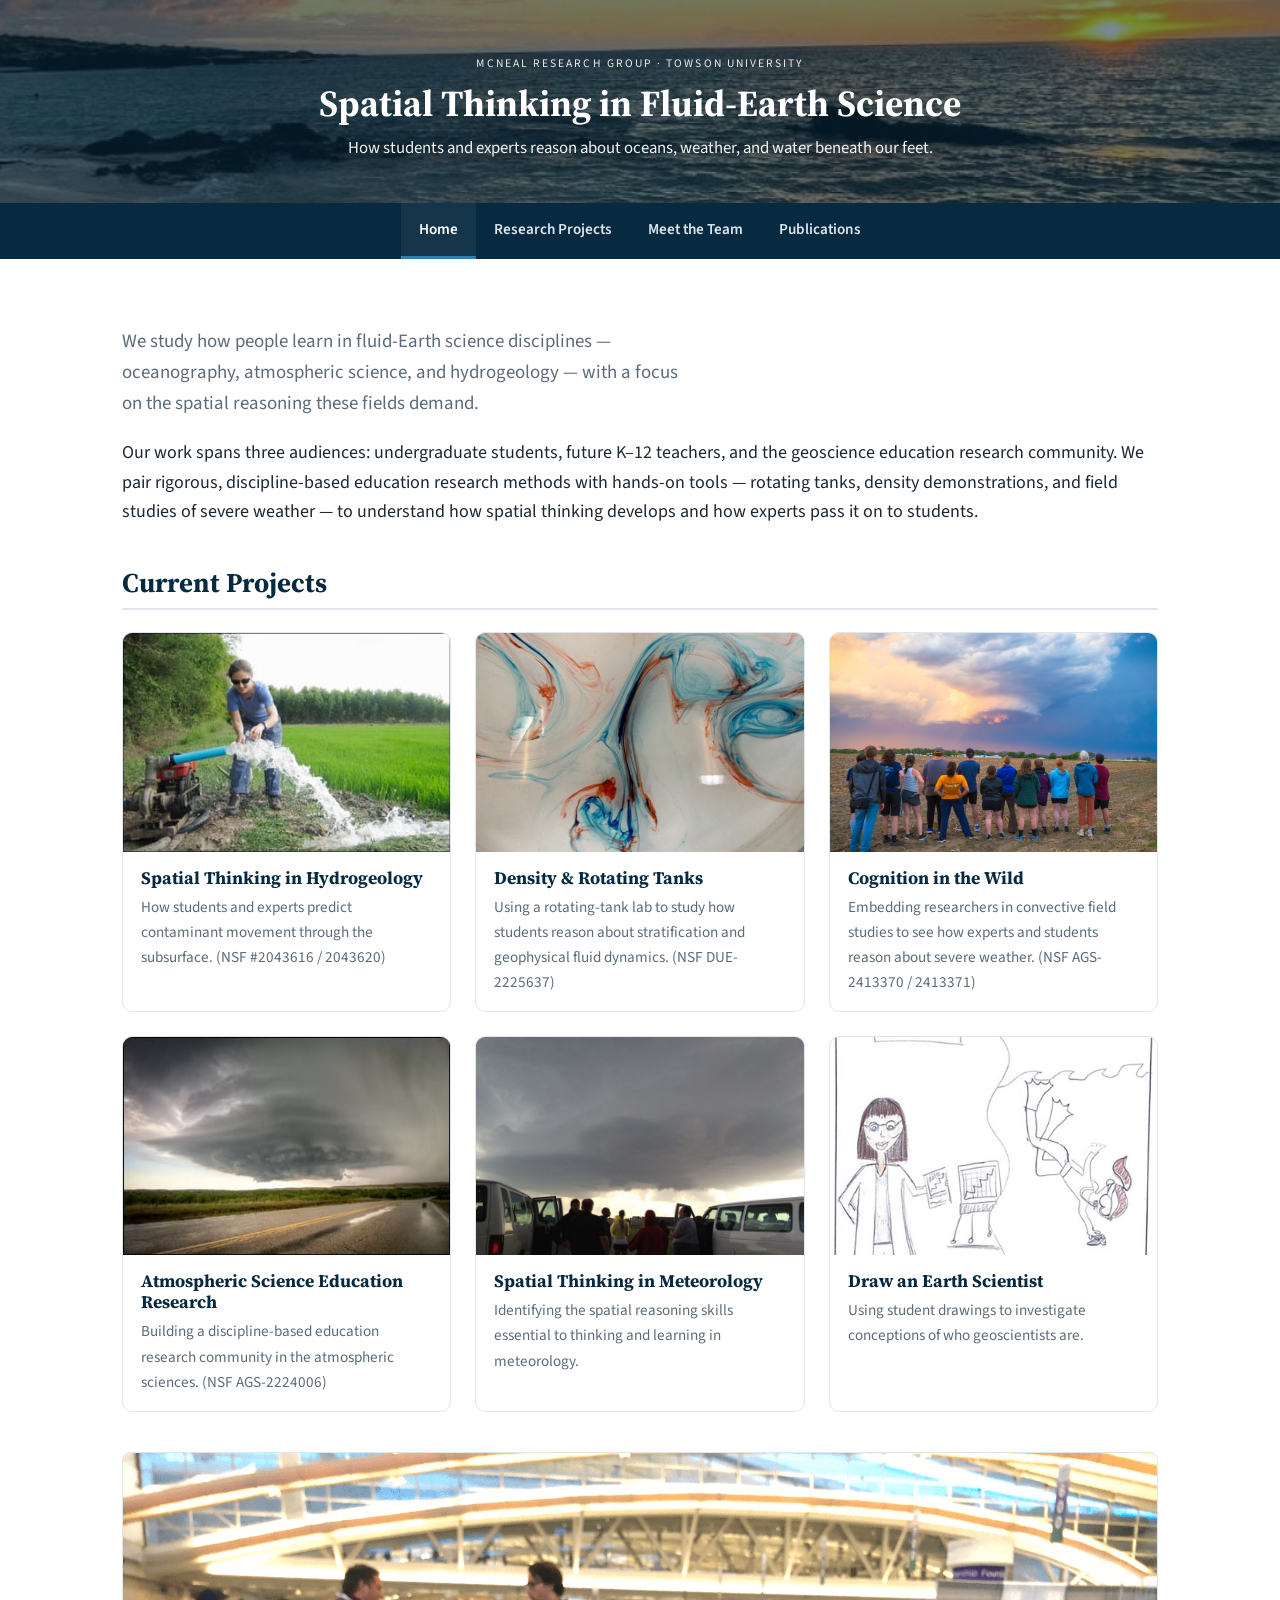
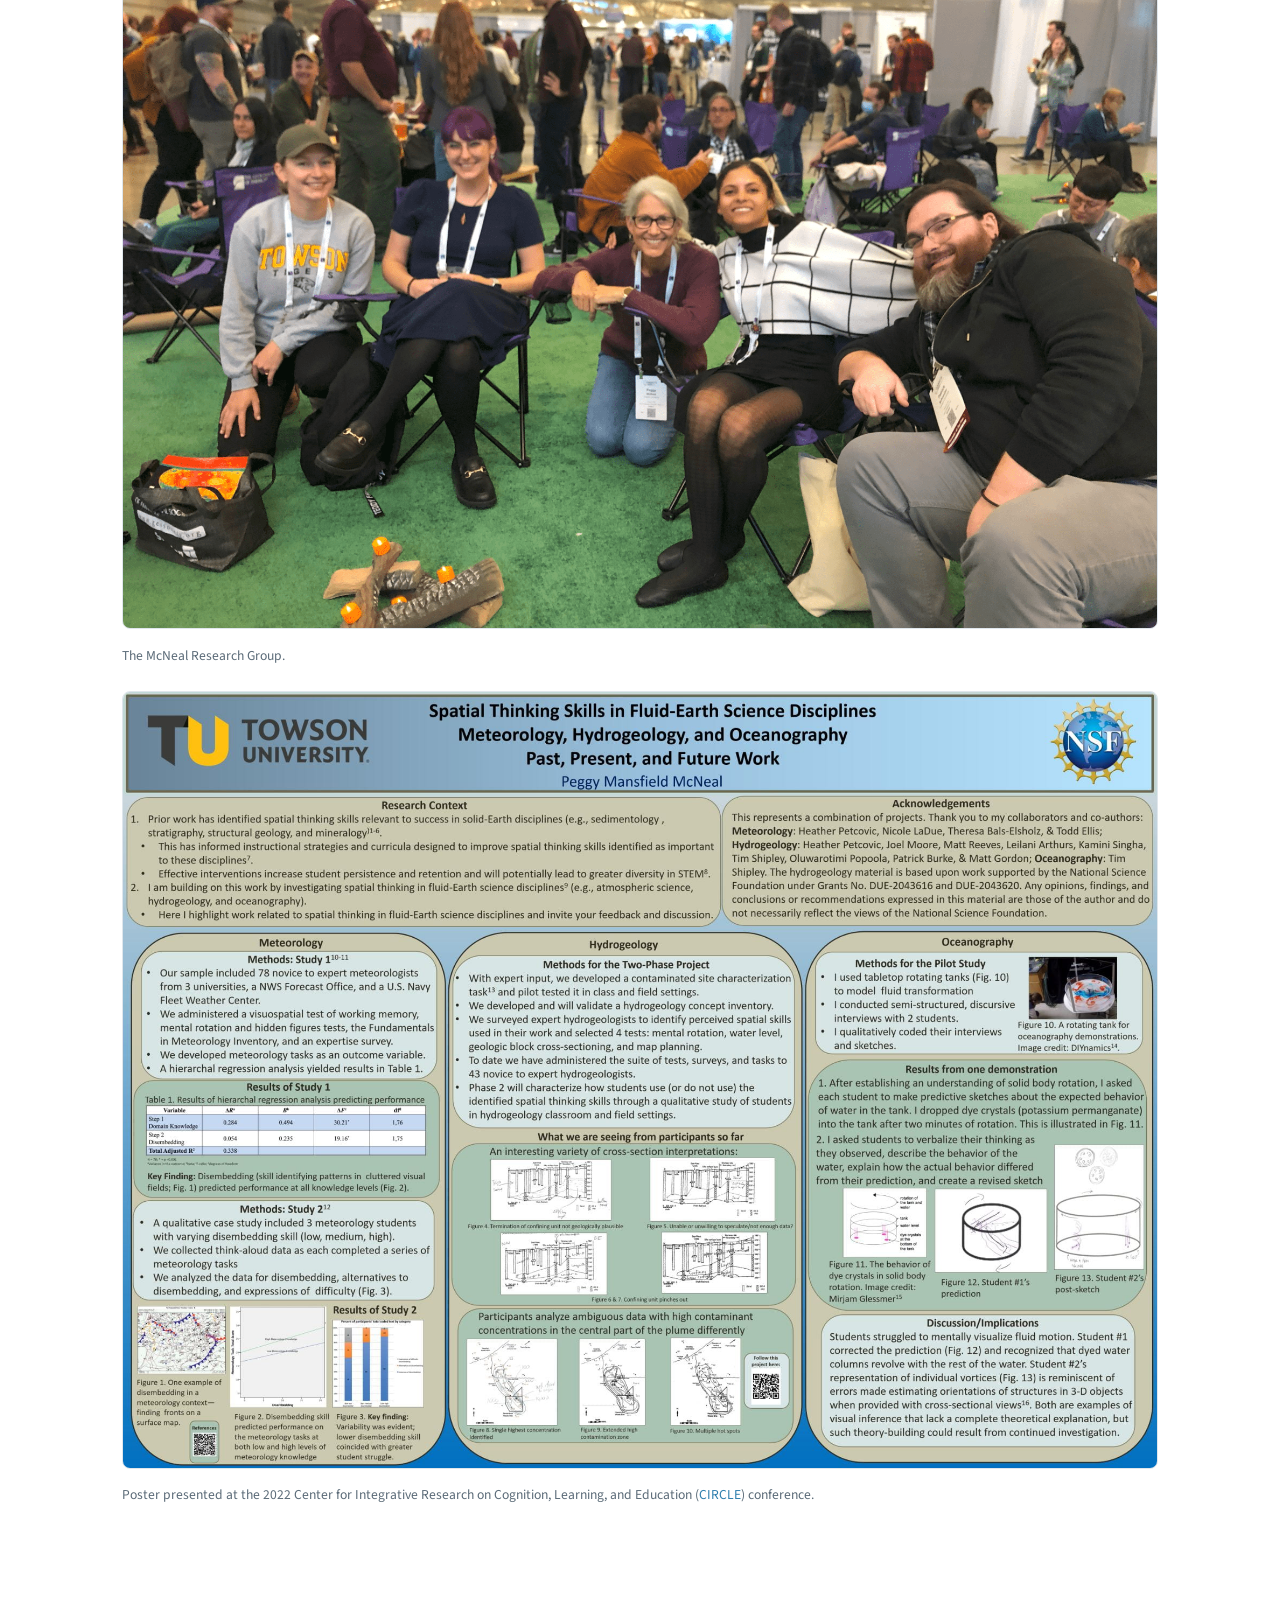
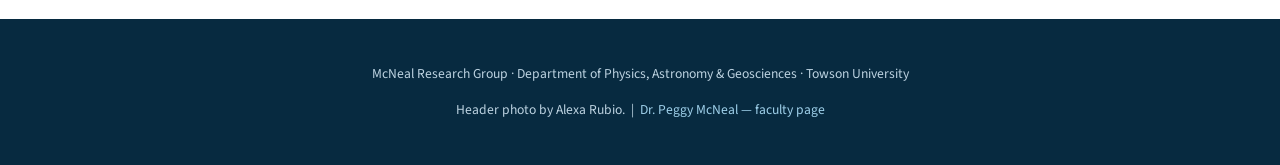
==== index.html @ b5f3be92 "Add files via upload" ====
<!DOCTYPE html>
<html lang="en">
<head>
<meta charset="UTF-8">
<meta name="viewport" content="width=device-width, initial-scale=1">
<title>McNeal Research Group — Spatial Thinking in Fluid-Earth Science</title>
<link rel="preconnect" href="https://fonts.googleapis.com">
<link href="https://fonts.googleapis.com/css2?family=Source+Sans+3:wght@400;600;700&family=Source+Serif+4:wght@600;700&display=swap" rel="stylesheet">
<link rel="stylesheet" href="style.css">
</head>
<body>
<header class="site-header">
  <p class="eyebrow">McNeal Research Group · Towson University</p>
  <h1>Spatial Thinking in Fluid-Earth Science</h1>
  <p class="tagline">How students and experts reason about oceans, weather, and water beneath our feet.</p>
</header>

<nav class="main"><ul>
  <li><a href="index.html" class="active">Home</a></li>
  <li><a href="research.html">Research Projects</a></li>
  <li><a href="team.html">Meet the Team</a></li>
  <li><a href="publications.html">Publications</a></li>
</ul></nav>

<main>
  <section>
    <p class="lead">We study how people learn in fluid-Earth science disciplines &mdash; oceanography, atmospheric science, and hydrogeology &mdash; with a focus on the spatial reasoning these fields demand.</p>
    <p>Our work spans three audiences: undergraduate students, future K&ndash;12 teachers, and the geoscience education research community. We pair rigorous, discipline-based education research methods with hands-on tools &mdash; rotating tanks, density demonstrations, and field studies of severe weather &mdash; to understand how spatial thinking develops and how experts pass it on to students.</p>
  </section>

  <section>
    <h2>Current Projects</h2>
    <div class="grid">
      <a class="card" href="hydrogeology.html">
        <div class="thumb" style="background-image:url('images/McNealhydrogeology-1e2fc66d0ed0bc37.jpg')"></div>
        <div class="body"><h3>Spatial Thinking in Hydrogeology</h3><p>How students and experts predict contaminant movement through the subsurface. (NSF #2043616 / 2043620)</p></div>
      </a>
      <a class="card" href="density-tanks.html">
        <div class="thumb" style="background-image:url('images/McNealtank-0c04facc60d1d18b-e1710102975333.jpg')"></div>
        <div class="body"><h3>Density &amp; Rotating Tanks</h3><p>Using a rotating-tank lab to study how students reason about stratification and geophysical fluid dynamics. (NSF DUE-2225637)</p></div>
      </a>
      <a class="card" href="cognition-wild.html">
        <div class="thumb" style="background-image:url('images/convective-field-study.jpg')"></div>
        <div class="body"><h3>Cognition in the Wild</h3><p>Embedding researchers in convective field studies to see how experts and students reason about severe weather. (NSF AGS-2413370 / 2413371)</p></div>
      </a>
      <a class="card" href="aser.html">
        <div class="thumb" style="background-image:url('images/McNealatmospheric-1ade9255023a499a.jpg')"></div>
        <div class="body"><h3>Atmospheric Science Education Research</h3><p>Building a discipline-based education research community in the atmospheric sciences. (NSF AGS-2224006)</p></div>
      </a>
      <a class="card" href="meteorology.html">
        <div class="thumb" style="background-image:url('images/Stormchasing.jpg')"></div>
        <div class="body"><h3>Spatial Thinking in Meteorology</h3><p>Identifying the spatial reasoning skills essential to thinking and learning in meteorology.</p></div>
      </a>
      <a class="card" href="draw-earth-scientist.html">
        <div class="thumb" style="background-image:url('images/draw-earth-scientist-drawing.jpg')"></div>
        <div class="body"><h3>Draw an Earth Scientist</h3><p>Using student drawings to investigate conceptions of who geoscientists are.</p></div>
      </a>
    </div>
  </section>

  <section>
    <figure>
      <img src="images/GSAgroup-52f21ce2cfcf4465.png" alt="McNeal Research Group at the Geological Society of America meeting">
      <figcaption>The McNeal Research Group.</figcaption>
    </figure>
    <figure>
      <img src="images/Slide1.jpg" alt="Poster presented at 2022 CIRCLE conference">
      <figcaption>Poster presented at the 2022 Center for Integrative Research on Cognition, Learning, and Education (<a href="https://circle.wustl.edu/">CIRCLE</a>) conference.</figcaption>
    </figure>
  </section>
</main>

<footer>
  <p>McNeal Research Group · Department of Physics, Astronomy &amp; Geosciences · Towson University</p>
  <p>Header photo by Alexa Rubio. &nbsp;|&nbsp; <a href="https://www.towson.edu/fcsm/departments/physics/facultystaff/pmcneal.html">Dr. Peggy McNeal — faculty page</a></p>
</footer>
</body>
</html>
---- style.css ----
/* McNeal Research Group — Spatial Thinking in Fluid-Earth Science */
:root{
  --ocean:#0b3d5c;
  --ocean-deep:#072a40;
  --sky:#2f7fae;
  --sky-light:#cfe6f2;
  --sand:#f4efe6;
  --ink:#1c2733;
  --muted:#5b6b78;
  --line:#dfe6ec;
  --white:#ffffff;
  --max:1080px;
}
*{box-sizing:border-box;}
html{scroll-behavior:smooth;}
body{
  margin:0;
  font-family:"Source Sans 3","Segoe UI",Helvetica,Arial,sans-serif;
  color:var(--ink);
  line-height:1.65;
  background:var(--white);
  font-size:18px;
}
h1,h2,h3{font-family:"Source Serif 4",Georgia,"Times New Roman",serif;line-height:1.2;color:var(--ocean-deep);}
a{color:var(--sky);text-decoration:none;}
a:hover{text-decoration:underline;}
img{max-width:100%;height:auto;}

/* Header / hero */
.site-header{
  position:relative;
  background:linear-gradient(180deg,rgba(7,42,64,.55),rgba(7,42,64,.55)),
    url("images/cropped-cropped-Sea-and-Sky-d1e296ee5d2b7846-5-1.jpg") center/cover no-repeat;
  color:var(--white);
  text-align:center;
  padding:54px 20px 40px;
}
.site-header .eyebrow{letter-spacing:.18em;text-transform:uppercase;font-size:.72rem;opacity:.9;margin:0 0 8px;}
.site-header h1{color:#fff;font-size:2.3rem;margin:0;}
.site-header .tagline{margin:10px 0 0;font-size:1.05rem;opacity:.95;}

/* Nav */
nav.main{
  background:var(--ocean-deep);
  position:sticky;top:0;z-index:50;
}
nav.main ul{
  list-style:none;margin:0;padding:0;
  max-width:var(--max);margin-inline:auto;
  display:flex;flex-wrap:wrap;justify-content:center;
}
nav.main a{
  display:block;color:#dbe7f0;padding:14px 18px;font-size:.95rem;font-weight:600;
  text-decoration:none;border-bottom:3px solid transparent;
}
nav.main a:hover,nav.main a.active{color:#fff;border-bottom-color:var(--sky);background:rgba(255,255,255,.05);}

/* Layout */
main{max-width:var(--max);margin:0 auto;padding:48px 22px 24px;}
.lead{font-size:1.18rem;color:var(--muted);max-width:62ch;}
section{margin-bottom:40px;}
h2{font-size:1.7rem;border-bottom:2px solid var(--line);padding-bottom:8px;margin-top:0;}
h3{font-size:1.25rem;}

/* Breadcrumb */
.crumb{font-size:.85rem;color:var(--muted);margin-bottom:6px;}
.crumb a{color:var(--sky);}

/* Cards grid */
.grid{display:grid;grid-template-columns:repeat(auto-fill,minmax(280px,1fr));gap:24px;}
.card{
  border:1px solid var(--line);border-radius:10px;overflow:hidden;background:var(--white);
  display:flex;flex-direction:column;transition:box-shadow .15s,transform .15s;
}
.card:hover{box-shadow:0 8px 24px rgba(11,61,92,.12);transform:translateY(-2px);}
.card .thumb{aspect-ratio:3/2;background:var(--sky-light) center/cover no-repeat;}
.card .body{padding:16px 18px;}
.card h3{margin:0 0 6px;font-size:1.1rem;}
.card p{margin:0;color:var(--muted);font-size:.95rem;}
.card a.stretched{position:absolute;}

/* People grid */
.people{display:grid;grid-template-columns:repeat(auto-fill,minmax(180px,1fr));gap:26px;}
.person{text-align:center;}
.person img{width:150px;height:150px;border-radius:50%;object-fit:cover;border:4px solid var(--sky-light);}
.person .name{font-weight:700;margin:10px 0 2px;color:var(--ocean-deep);}
.person .role{font-size:.85rem;color:var(--muted);}
.person .aff{font-size:.8rem;color:var(--muted);font-style:italic;}

/* Publications */
.pub-list{list-style:none;padding:0;margin:0;}
.pub-list li{
  padding:16px 0;border-bottom:1px solid var(--line);
  display:flex;gap:14px;align-items:baseline;
}
.pub-list li::before{content:"▸";color:var(--sky);font-size:1.1rem;}

/* Callouts */
.note{
  background:var(--sand);border-left:4px solid var(--sky);
  padding:14px 18px;border-radius:0 8px 8px 0;font-size:.92rem;color:var(--muted);
}
.funders{display:flex;flex-wrap:wrap;gap:24px;align-items:center;margin-top:18px;}
.funders img{height:64px;width:auto;}

figure{margin:24px 0;}
figure img{border-radius:8px;border:1px solid var(--line);}
figcaption{font-size:.85rem;color:var(--muted);margin-top:6px;}

/* Buttons */
.btn{display:inline-block;background:var(--sky);color:#fff;padding:10px 20px;border-radius:6px;font-weight:600;}
.btn:hover{background:var(--ocean);text-decoration:none;}

/* Footer */
footer{
  background:var(--ocean-deep);color:#bcd2e0;margin-top:48px;
  padding:30px 22px;text-align:center;font-size:.85rem;
}
footer a{color:#9fd0ea;}

@media(max-width:600px){
  body{font-size:17px;}
  .site-header h1{font-size:1.6rem;}
  nav.main a{padding:11px 12px;font-size:.85rem;}
}
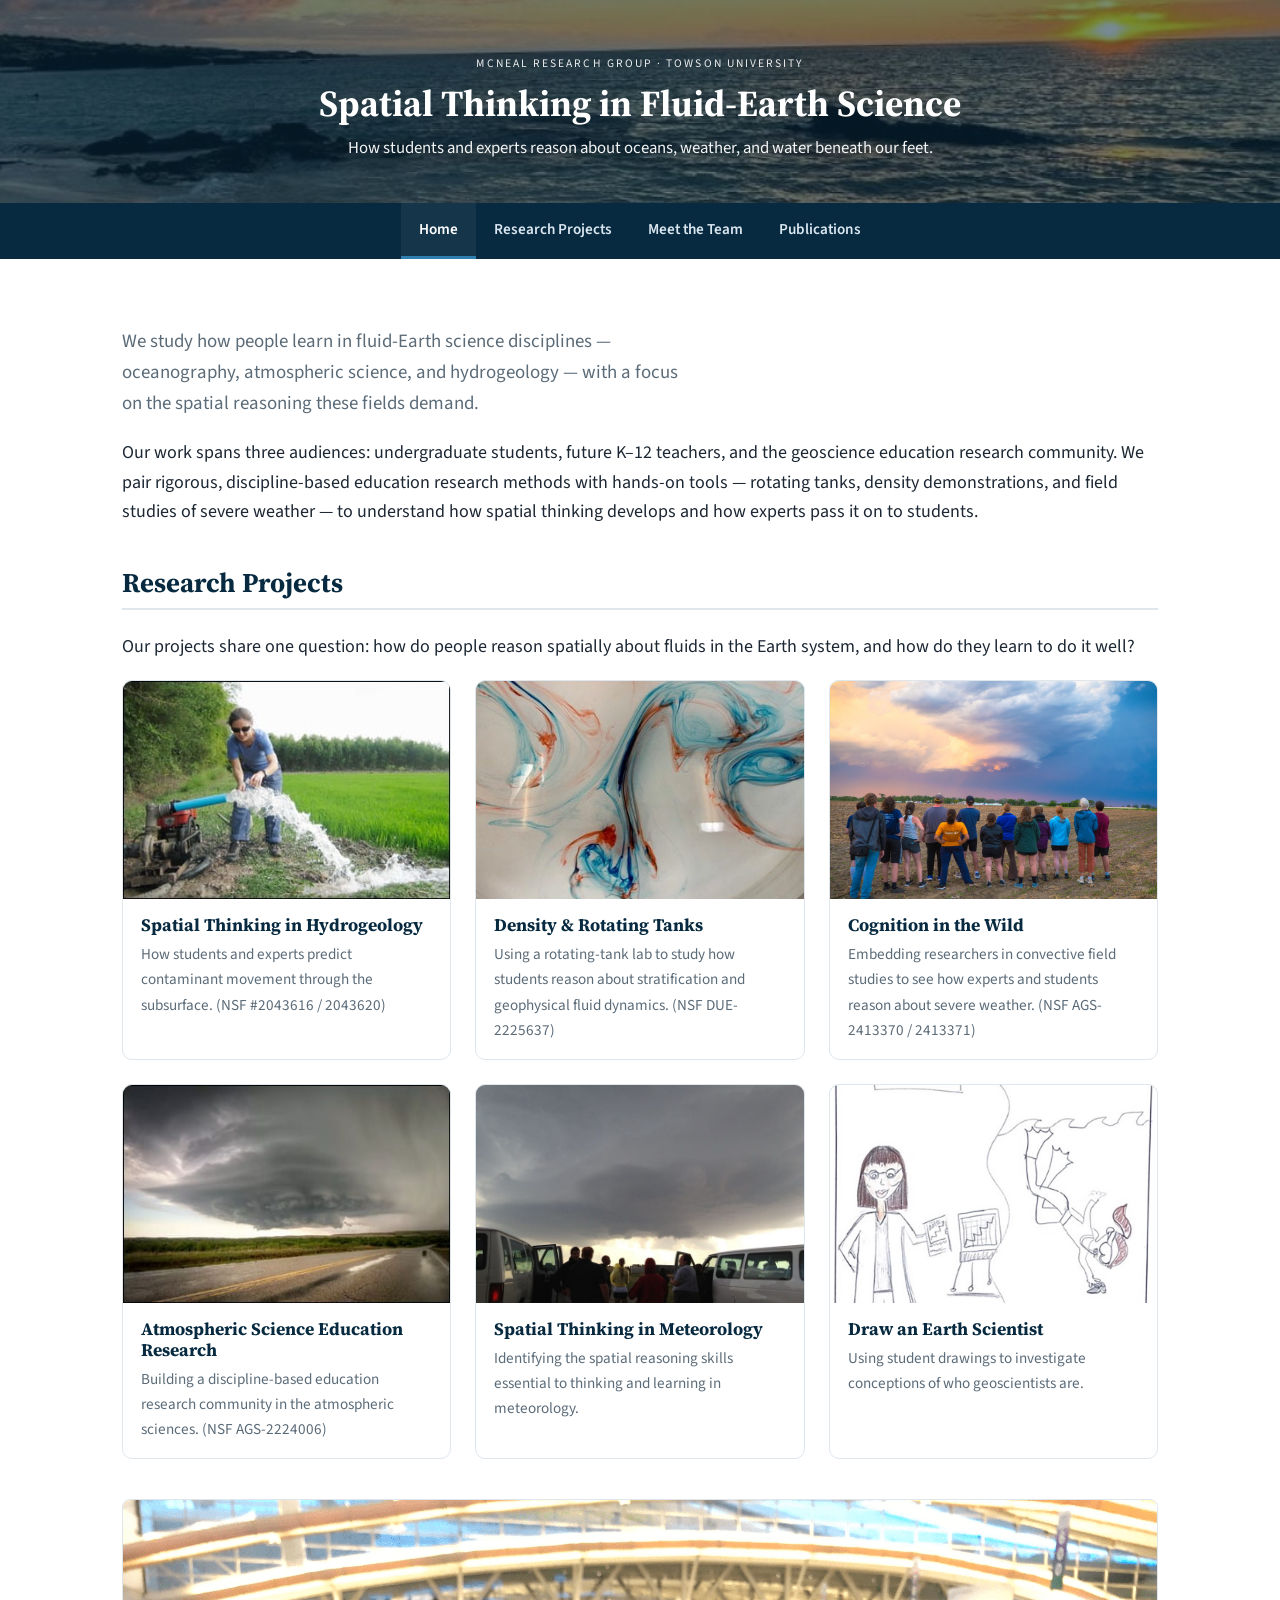
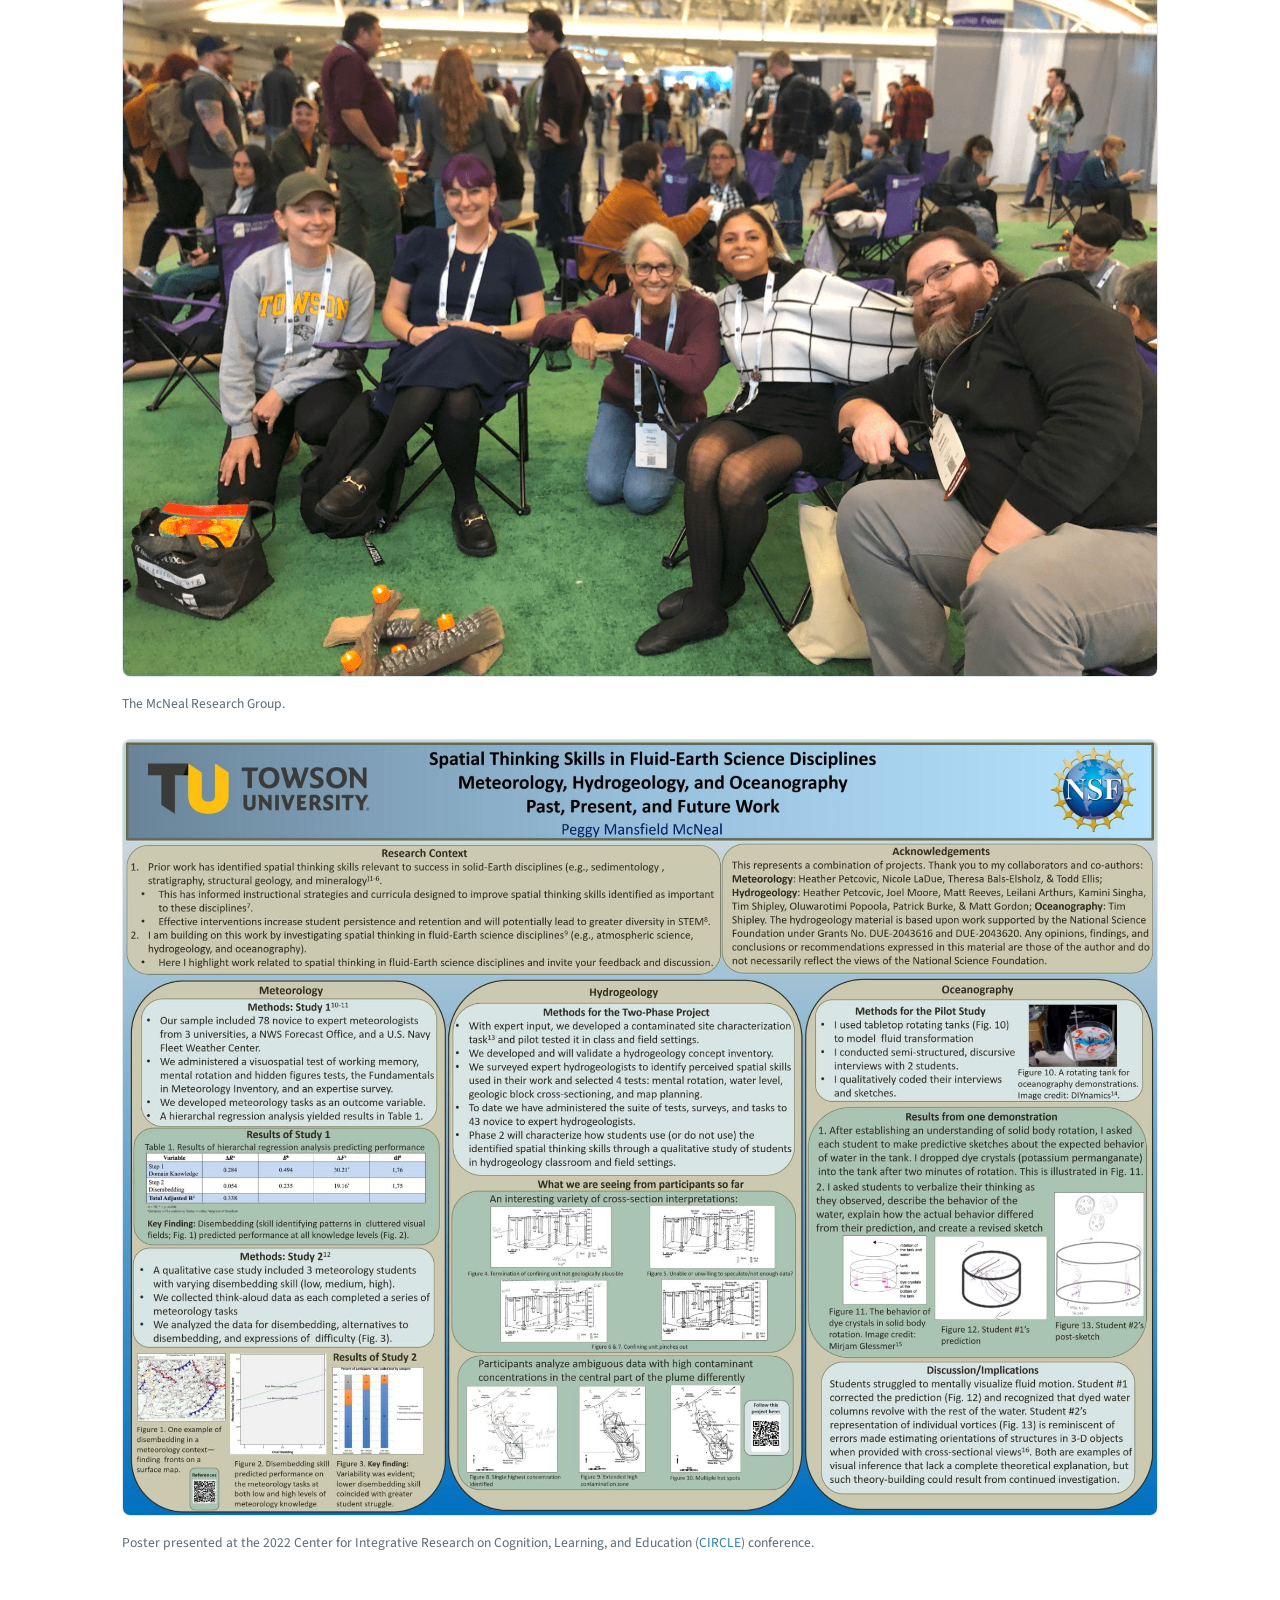
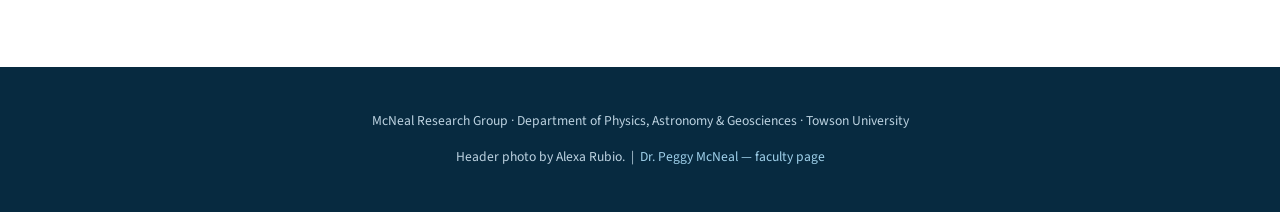
==== commit 782e9d12: "Add files via upload" ====
--- a/index.html
+++ b/index.html
@@ -17,7 +17,7 @@
 
 <nav class="main"><ul>
   <li><a href="index.html" class="active">Home</a></li>
-  <li><a href="research.html">Research Projects</a></li>
+  <li><a href="index.html#projects">Research Projects</a></li>
   <li><a href="team.html">Meet the Team</a></li>
   <li><a href="publications.html">Publications</a></li>
 </ul></nav>
@@ -29,7 +29,8 @@
   </section>
 
   <section>
-    <h2>Current Projects</h2>
+    <h2 id="projects">Research Projects</h2>
+    <p>Our projects share one question: how do people reason spatially about fluids in the Earth system, and how do they learn to do it well?</p>
     <div class="grid">
       <a class="card" href="hydrogeology.html">
         <div class="thumb" style="background-image:url('images/McNealhydrogeology-1e2fc66d0ed0bc37.jpg')"></div>
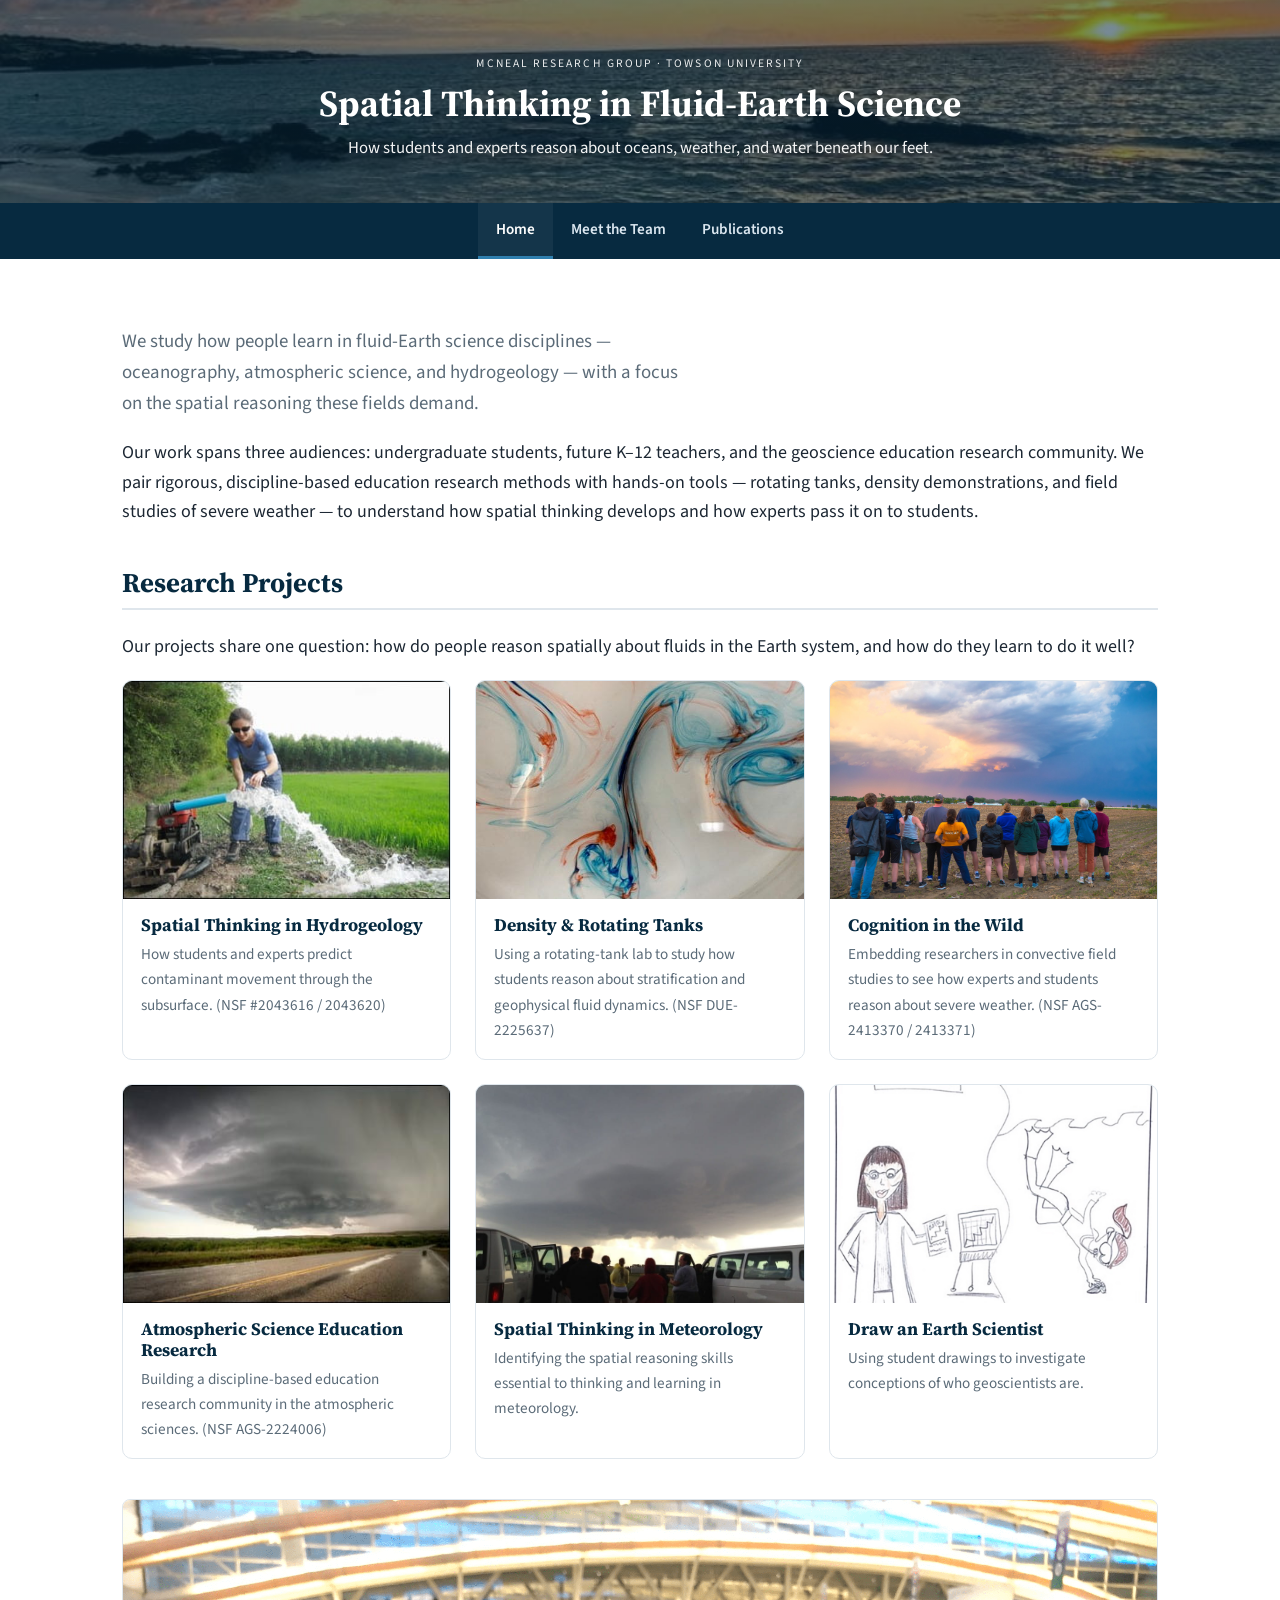
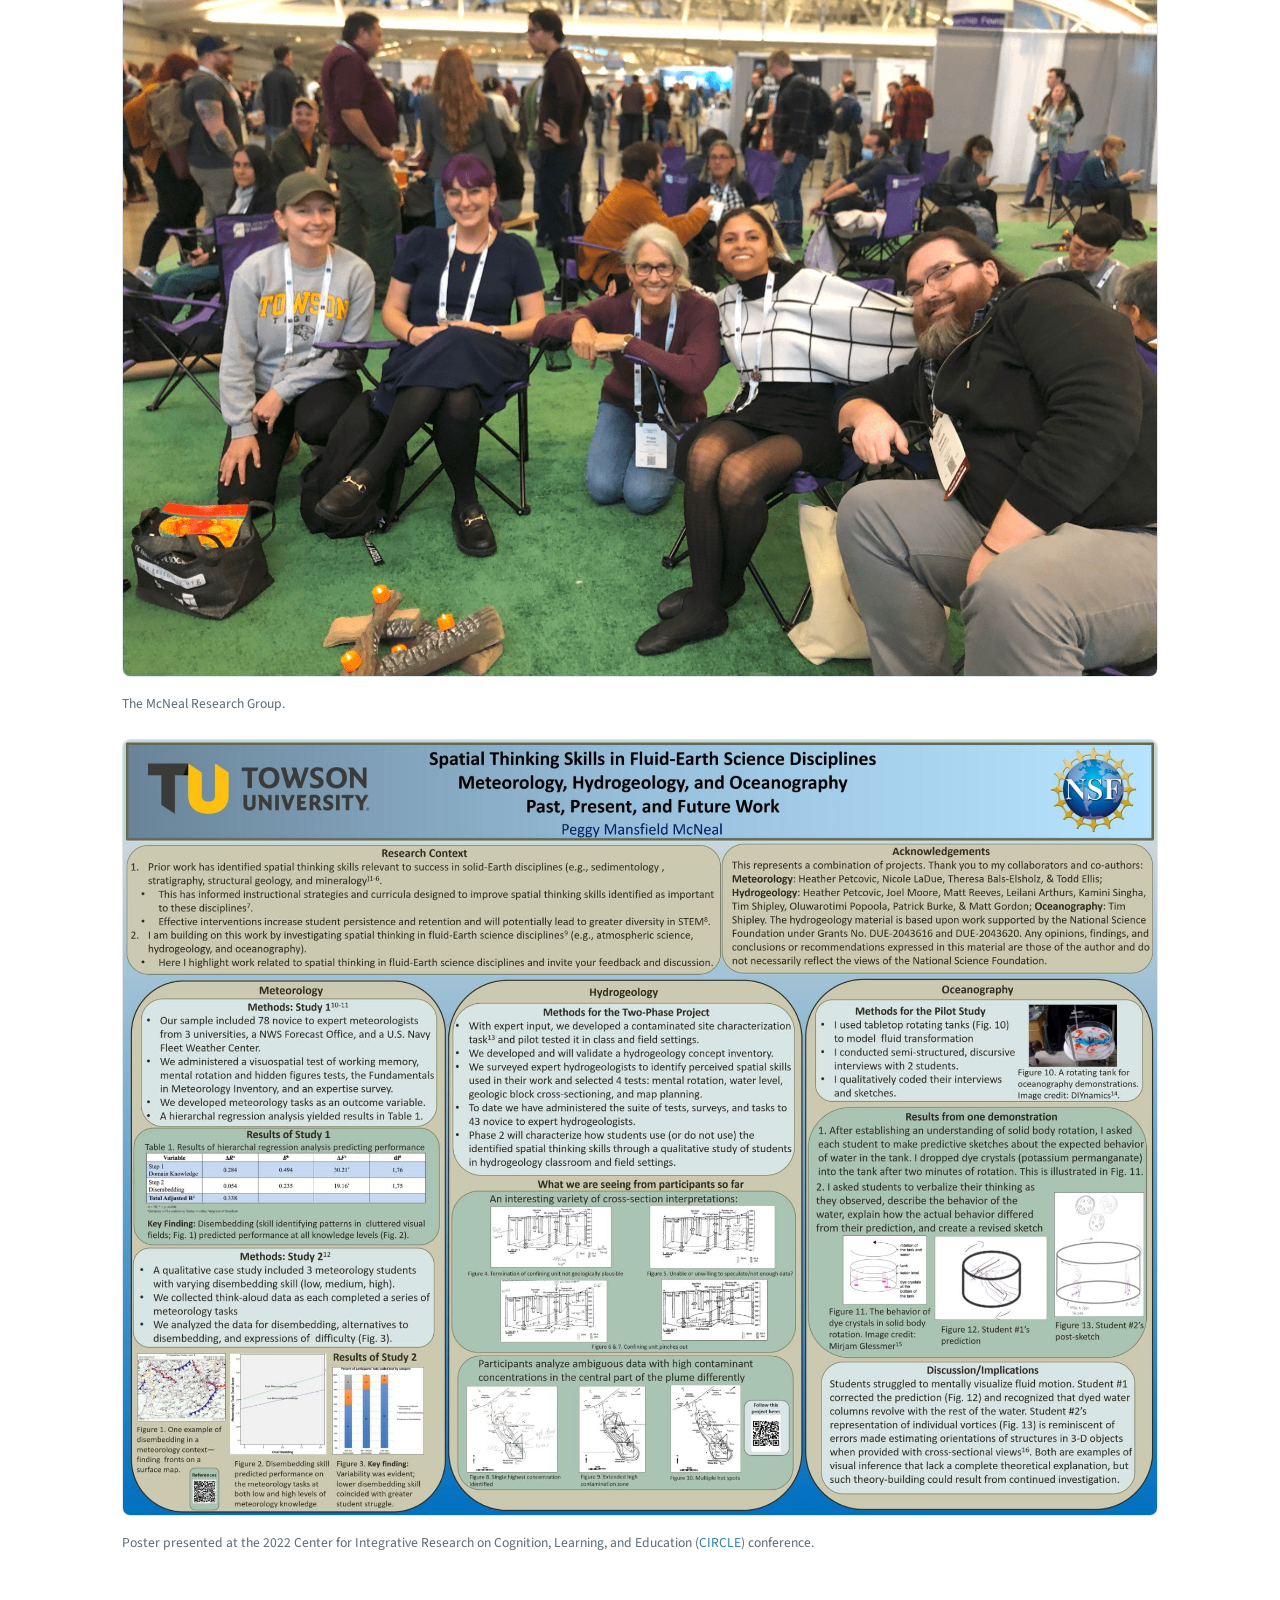
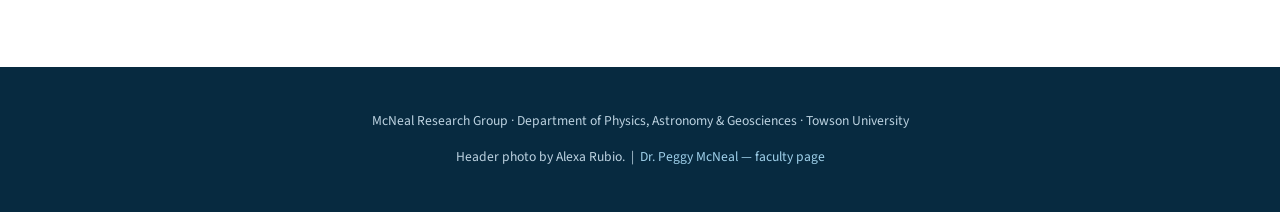
==== commit 53ba65ee: "Remove redundant Research Projects nav tab (consolidated into Home)" ====
--- a/index.html
+++ b/index.html
@@ -17,7 +17,6 @@
 
 <nav class="main"><ul>
   <li><a href="index.html" class="active">Home</a></li>
-  <li><a href="index.html#projects">Research Projects</a></li>
   <li><a href="team.html">Meet the Team</a></li>
   <li><a href="publications.html">Publications</a></li>
 </ul></nav>
